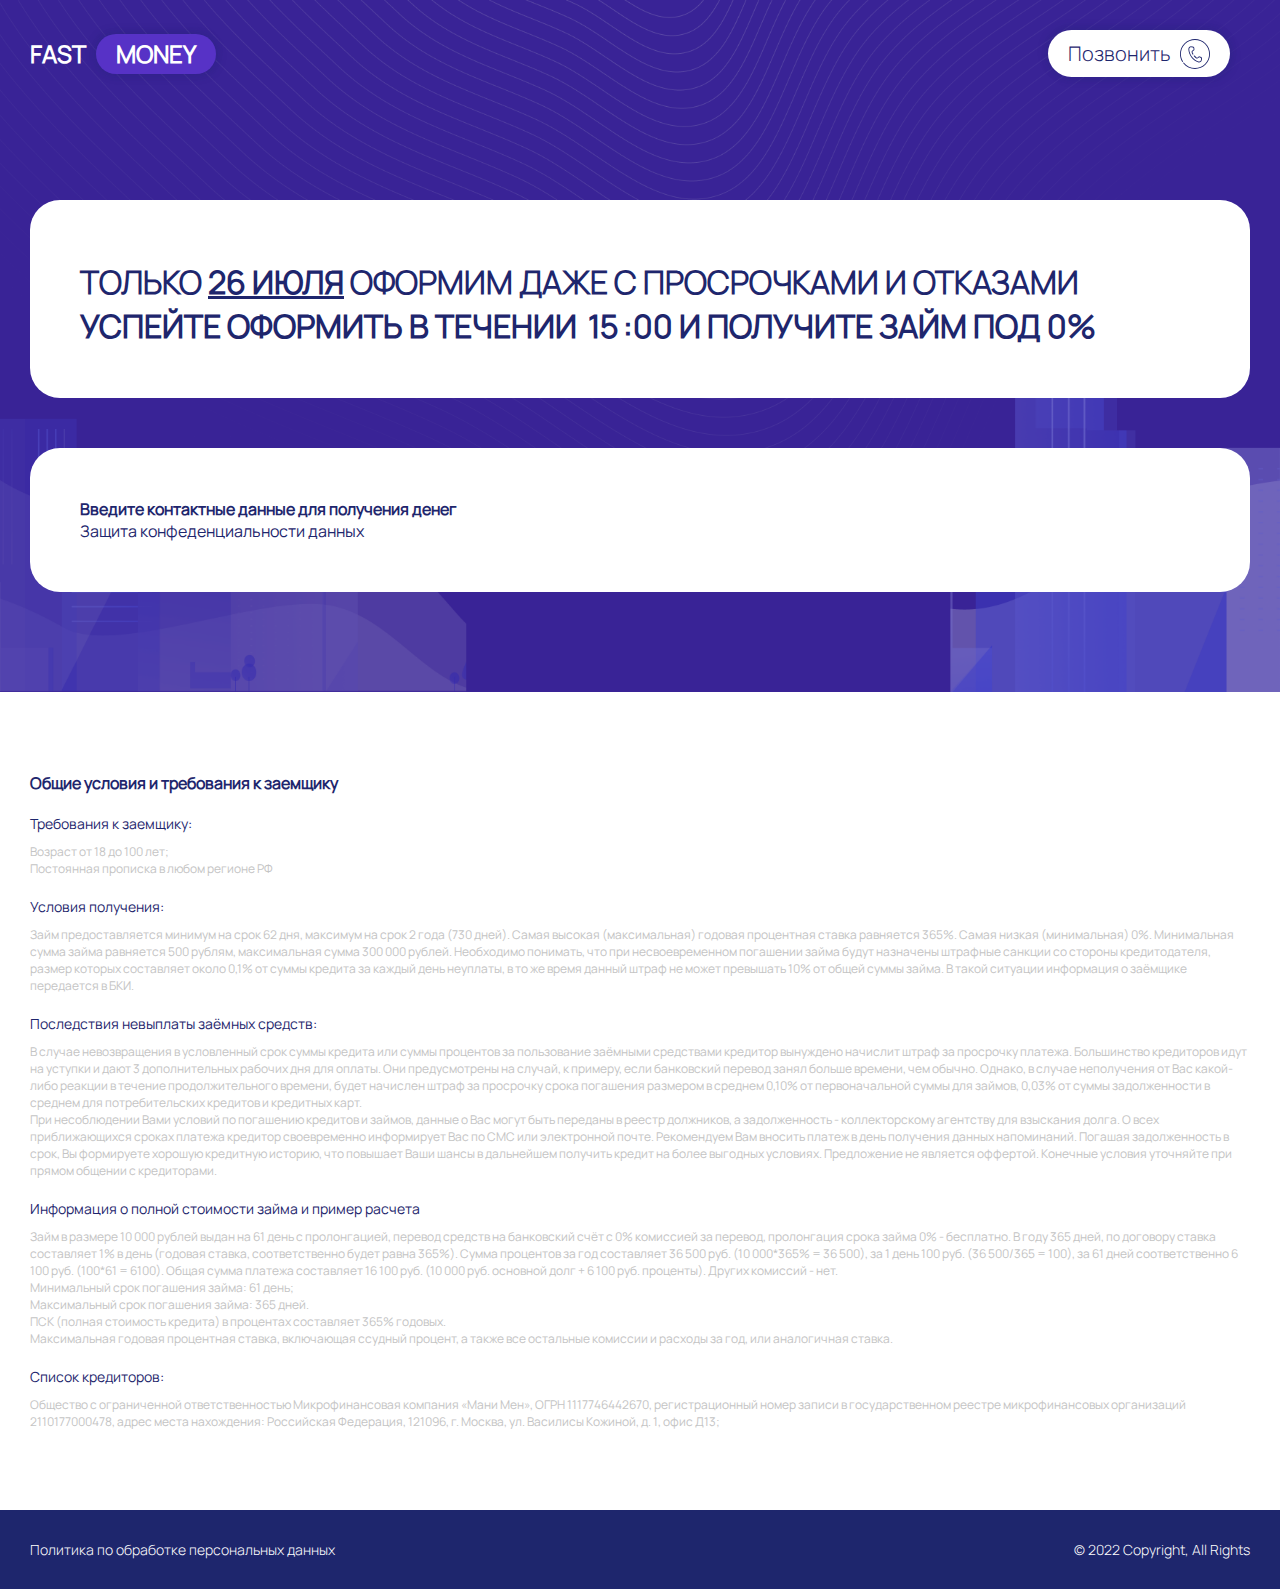
==== form/index.html @ 1d2d24b9 "Add files via upload" ====
<!DOCTYPE html>
<html lang="en">
<head>
    <meta charset="UTF-8">
    <meta http-equiv="X-UA-Compatible" content="IE=edge">
    <meta name="viewport" content="width=device-width, initial-scale=1.0">
    <title>Форма</title>
    <link rel="stylesheet" href="../css/style.css">
</head>
<body>
    
    <header class="header">
        <div class="container">
            <div class="header__wrapper">
                <div class="header__logo">
                    <h4>Fast <span>money</span></h4>
                </div>
                <div class="header__buttons">
                    <a href="#" class="phone">Позвонить</a>
                </div>
            </div>
        </div>
    </header>

    <section class="form">
        <div class="container">
            <div class="form__info">
                <h4>Только <div class="today"></div> оформим даже с просрочками и отказами</h4>
                <h5>Успейте оформить в течении <span class="timer"><span class="timer-min">15</span>:<span class="timer-sec">00</span></span> и получите займ под 0%</h5>
            </div>

            <form action="">
                <h6>Введите контактные данные для получения денег</h6>
                <span class="safe">Защита конфеденциальности данных</span>
            </form>
        </div>
    </section>

    <section class="info">
        <div class="container">
            <h6>Общие условия и требования к заемщику</h6>
            <span class="info-bold">Требования к заемщику:</span>
            <p>Возраст от 18 до 100 лет;</p>
            <p>Постоянная прописка в любом регионе РФ</p>
            <span class="info-bold">Условия получения:</span>
            <p>Займ предоставляется минимум на срок 62 дня, максимум на срок 2 года (730 дней). Самая высокая (максимальная) годовая процентная ставка равняется 365%. Самая низкая (минимальная) 0%. Минимальная сумма займа равняется 500 рублям, максимальная сумма 300 000 рублей. Необходимо понимать, что при несвоевременном погашении займа будут назначены штрафные санкции со стороны кредитодателя, размер которых составляет около 0,1% от суммы кредита за каждый день неуплаты, в то же время данный штраф не может превышать 10% от общей суммы займа. В такой ситуации информация о заёмщике передается в БКИ.</p>
            <span class="info-bold">Последствия невыплаты заёмных средств:</span>
            <p>В случае невозвращения в условленный срок суммы кредита или суммы процентов за пользование заёмными средствами кредитор вынуждено начислит штраф за просрочку платежа. Большинство кредиторов идут на уступки и дают 3 дополнительных рабочих дня для оплаты. Они предусмотрены на случай, к примеру, если банковский перевод занял больше времени, чем обычно. Однако, в случае неполучения от Вас какой-либо реакции в течение продолжительного времени, будет начислен штраф за просрочку срока погашения размером в среднем 0,10% от первоначальной суммы для займов, 0,03% от суммы задолженности в среднем для потребительских кредитов и кредитных карт.</p>
            <p>При несоблюдении Вами условий по погашению кредитов и займов, данные о Вас могут быть переданы в реестр должников, а задолженность - коллекторскому агентству для взыскания долга. О всех приближающихся сроках платежа кредитор своевременно информирует Вас по СМС или электронной почте. Рекомендуем Вам вносить платеж в день получения данных напоминаний. Погашая задолженность в срок, Вы формируете хорошую кредитную историю, что повышает Ваши шансы в дальнейшем получить кредит на более выгодных условиях. Предложение не является оффертой. Конечные условия уточняйте при прямом общении с кредиторами.</p>
            <span class="info-bold">Информация о полной стоимости займа и пример расчета</span>
            <p>Займ в размере 10 000 рублей выдан на 61 день с пролонгацией, перевод средств на банковский счёт с 0% комиссией за перевод, пролонгация срока займа 0% - бесплатно. В году 365 дней, по договору ставка составляет 1% в день (годовая ставка, соответственно будет равна 365%). Сумма процентов за год составляет 36 500 руб. (10 000*365% = 36 500), за 1 день 100 руб. (36 500/365 = 100), за 61 дней соответственно 6 100 руб. (100*61 = 6100). Общая сумма платежа составляет 16 100 руб. (10 000 руб. основной долг + 6 100 руб. проценты). Других комиссий - нет. <br>
                Минимальный срок погашения займа: 61 день; <br>
                Максимальный срок погашения займа: 365 дней. <br>
                ПСК (полная стоимость кредита) в процентах составляет 365% годовых. <br>
                Максимальная годовая процентная ставка, включающая ссудный процент, а также все остальные комиссии и расходы за год, или аналогичная ставка.
            </p>
            <span class="info-bold">Список кредиторов:</span>
            <p>Общество с ограниченной ответственностью Микрофинансовая компания «Мани Мен», ОГРН 1117746442670, регистрационный номер записи в государственном реестре микрофинансовых организаций 2110177000478, адрес места нахождения: Российская Федерация, 121096, г. Москва, ул. Василисы Кожиной, д. 1, офис Д13;</p>
        </div>
    </section>

    <section class="footer">
        <div class="container">
            <div class="footer__wrapper">
                <a href="#">Политика по обработке персональных данных</a>
                <span class="copyright">© 2022 Copyright, All Rights</span>
            </div>
        </div>
    </section>

    <script src="../js/form.js"></script>
</body>
</html>
---- css/style.css ----
* {
  padding: 0;
  margin: 0;
  font-size: 1em;
  box-sizing: border-box;
  scroll-behavior: smooth;
  font-family: 'Manrope-Regular', sans-serif;
  color: #1E266D;
}
li {
  list-style: none;
}
a {
  text-decoration: none;
}
@font-face {
  font-family: 'Manrope-Light';
  src: url(../fonts/Manrope-Light.ttf);
  font-display: swap;
}
@font-face {
  font-family: 'Manrope-Regular';
  src: url(../fonts/Manrope-Regular.ttf);
  font-display: swap;
}
@font-face {
  font-family: 'Manrope-Bold';
  src: url(../fonts/Manrope-Regular.ttf);
  font-display: swap;
}
.container {
  max-width: 100%;
  margin: 0px auto;
  padding: 0px 12%;
}
.main-btn {
  border: none;
  background: #5732C6;
  color: #fff;
  font-size: 1.25em;
  font-family: 'Manrope-Light', sans-serif;
  display: flex;
  align-items: center;
  justify-content: center;
  border-radius: 30px;
  padding: 10px 20px;
  cursor: pointer;
  transition: 0.5s;
  position: relative;
  max-width: 300px;
  margin: 0px auto;
}
.main-btn:before {
  content: '';
  height: 20px;
  width: 20px;
  background: url(../img/icons/buttonarrow.svg) no-repeat center;
  background-size: cover;
  position: absolute;
  top: 50%;
  transform: translateY(-50%);
  right: 20px;
  opacity: 0;
  transition: 0.5s all linear;
}
.main-btn:hover {
  padding: 10px 50px 10px 20px;
}
.main-btn:hover:before {
  opacity: 1;
}
h3 {
  font-size: 2.8em;
  font-family: 'Manrope-Bold', sans-serif;
  font-weight: 600;
}
h4 {
  font-size: 1.25em;
  margin-top: 10px;
  font-family: 'Manrope-Light', sans-serif;
}
span.bold {
  font-family: 'Manrope-Bold', sans-serif;
  font-weight: 600;
  color: #5732C6;
}
.header {
  position: absolute;
  top: 0;
  left: 0;
  right: 0;
  z-index: 100;
  transition: 0.5s;
}
.header__wrapper {
  display: flex;
  align-items: center;
  justify-content: space-between;
  padding: 30px 0px;
}
.header__logo {
  flex: 0 1 20%;
}
.header__logo h4 {
  font-family: 'Manrope-Bold', sans-serif;
  font-weight: 600;
  text-transform: uppercase;
  color: #fff;
  font-size: 1.5em;
  margin: 0;
  display: flex;
  align-items: center;
  flex-wrap: nowrap;
}
.header__logo h4 span {
  display: flex;
  align-items: center;
  justify-content: center;
  color: #fff;
  background: #5732C6;
  margin: 0;
  margin-left: 10px;
  height: 40px;
  width: 120px;
  border-radius: 30px;
  box-shadow: 2px 2px 10px rgba(30, 38, 109, 0.2), -2px -2px 10px rgba(30, 38, 109, 0.2);
  animation: logoAnimate 1s 0.5s linear forwards;
}
.header__nav {
  flex: 0 1 60%;
  display: flex;
  align-items: center;
  justify-content: space-around;
}
.header__nav a {
  color: #fff;
  font-size: 1.125em;
  font-family: 'Manrope-Light', sans-serif;
}
.header__buttons {
  display: flex;
  align-items: center;
  justify-content: flex-end;
  flex: 0 1 20%;
  margin-left: auto;
}
.header__buttons a.phone {
  background: #fff;
  font-size: 1.25em;
  font-family: 'Manrope-Light', sans-serif;
  border-radius: 30px;
  padding: 10px 60px 10px 20px;
  transition: 0.5s;
  margin-right: 20px;
  position: relative;
  box-shadow: 2px 2px 10px rgba(30, 38, 109, 0.2), -2px -2px 10px rgba(30, 38, 109, 0.2);
}
.header__buttons a.phone:before {
  content: '';
  width: 30px;
  height: 30px;
  background: url(../img/icons/phone.svg) no-repeat center;
  background-size: cover;
  position: absolute;
  top: 50%;
  right: 20px;
  transform: translateY(-50%);
}
.header__buttons a.phone:hover:before {
  animation: phoneAnimate 0.3s linear infinite;
}
@keyframes logoAnimate {
  0% {
    color: #fff;
    background: #5732C6;
  }
  50% {
    transform: scale(1, 0);
  }
  100% {
    color: #5732C6;
    background: #fff;
    transform: scale(1, 1);
  }
}
@keyframes phoneAnimate {
  0% {
    transform: translateY(-50%) rotate(10deg);
  }
  50% {
    transform: translateY(-50%) rotate(-10deg);
  }
  100% {
    transform: translateY(-50%) rotate(0deg);
  }
}
.header__scroll {
  background: #fff;
  box-shadow: 0px 4px 20px rgba(30, 38, 109, 0.2);
  position: fixed;
  top: 0px;
  transform: translateY(-100%);
  transition: 0.5s;
  animation: headerShow 0.5s linear forwards;
}
.header__scroll .header__wrapper {
  padding: 15px 0px;
}
.header__scroll .header__logo h4 {
  color: #1E266D;
}
.header__scroll .header__nav a {
  color: #1E266D;
}
.header__scroll .header__buttons {
  display: flex;
  align-items: center;
}
@keyframes headerShow {
  from {
    transform: translateY(-100%);
  }
  to {
    transform: translateY(0%);
  }
}
.main {
  background: url(../img/mainbg.png) no-repeat center;
  background-size: 101% 101%;
  overflow: hidden;
}
.main__wrapper {
  min-height: 820px;
  display: grid;
  grid-template-columns: 55% 45%;
  grid-template-rows: auto;
  align-items: center;
}
.main__text h1 {
  color: #fff;
  font-size: 3.2em;
  text-transform: uppercase;
  font-family: 'Manrope-Bold', sans-serif;
  font-weight: 600;
}
.main__text h2 {
  color: #fff;
  font-size: 2em;
  margin: 20px 0px;
}
.main__sale {
  display: flex;
  align-items: center;
  justify-content: space-between;
  max-width: 400px;
  background: #fff;
  border-radius: 30px;
  padding: 30px;
}
.main__sale span {
  display: block;
  text-align: center;
}
.main__sale span.timer {
  display: flex;
  align-items: center;
  justify-content: center;
  font-size: 3em;
}
.main__sale span.timer-min,
.main__sale span.timer-sec {
  font-family: 'Manrope-Bold', sans-serif;
  font-weight: 600;
  width: 50px;
}
.main__sale-button {
  min-height: 100%;
}
.main__sale-button .main-btn {
  padding: 30px;
}
.main__sale-button .main-btn:before {
  display: none;
}
.main__img {
  position: relative;
  min-height: 100%;
}
.main__img img {
  position: absolute;
  left: 50%;
  top: 50%;
  transform: translateX(-50%) translateY(-50%);
  width: 700px;
}
.steps {
  padding: 200px 0px 100px 0px;
  text-align: center;
}
.steps__wrapper {
  margin-top: 100px;
  display: grid;
  grid-template-columns: repeat(3, 1fr);
  grid-template-rows: auto;
  grid-gap: 50px;
}
.steps .step {
  transition: 0.5s all linear;
  opacity: 0;
  transform: translateY(50px);
}
.steps .step-img {
  display: inline-block;
  border-radius: 50%;
  padding: 50px;
  margin-bottom: 30px;
  box-shadow: 4px 4px 20px rgba(30, 38, 109, 0.2), -4px -4px 20px rgba(30, 38, 109, 0.2);
}
.steps .step-img img {
  width: 128px;
  display: block;
  margin: 0px auto;
}
.steps .step-text span {
  display: block;
  text-align: center;
}
.steps .step-text span.head {
  font-size: 1.75em;
  text-transform: uppercase;
  font-family: 'Manrope-Bold', sans-serif;
  font-weight: 600;
}
.steps .step-text span.small {
  font-family: 'Manrope-Light', sans-serif;
  margin-top: 10px;
}
.steps .step-aminate {
  opacity: 1;
  transform: translateY(0px);
}
.steps__btn {
  padding: 50px 0px;
}
.steps__btn .main-btn {
  max-width: 300px;
  margin: 0px auto;
}
.feedback {
  overflow: hidden;
}
.feedback__top {
  min-height: 500px;
  background: url(../img/worldbg.png) no-repeat top center;
  background-size: 900px;
  display: flex;
  align-items: center;
  justify-content: center;
  position: relative;
}
.feedback__top h3 {
  font-size: 2.7em;
  max-width: 450px;
  text-align: center;
  text-transform: uppercase;
  font-family: 'Manrope-Bold', sans-serif;
  font-weight: 600;
  position: relative;
  top: 60px;
}
.feedback__top h3 span {
  color: #5732C6;
}
.feedback__top h3 span.person {
  display: inline-block;
  min-width: 60px;
}
.feedback__bottom {
  background: url(../img/feedbackbg.png) no-repeat top center;
  background-size: cover;
  padding-bottom: 100px;
}
.feedback__bottom h3 {
  color: #fff;
  margin: 50px 0px 30px 0px;
  font-size: 2em;
  text-align: center;
  text-transform: uppercase;
}
.feedback__bottom button.main-btn {
  background: #fff;
  color: #4E01CE;
  margin: 0px auto;
  padding: 15px 70px;
}
.feedback__slider {
  max-width: 600px;
  margin: 0px auto;
}
.feedback__slide {
  position: relative;
  top: -50px;
  background: #4E01CE;
  padding: 70px 100px 50px 100px;
  border-radius: 30px;
  min-height: 280px;
}
.feedback__slide img {
  width: 100px;
  display: block;
  border-radius: 50%;
  border: 10px solid #4E01CE;
  position: absolute;
  left: 50%;
  top: 0;
  transform: translateX(-50%) translateY(-50%);
}
.feedback__slide span {
  color: #fff;
  display: block;
}
.feedback__slide span.name {
  margin-top: 20px;
  text-transform: uppercase;
  text-align: center;
  font-size: 1.125em;
  font-family: 'Manrope-Bold', sans-serif;
  font-weight: 600;
  position: absolute;
  bottom: 50px;
  left: 50%;
  transform: translateX(-50%);
}
.tariff {
  padding: 100px 0px;
  overflow: hidden;
}
.tariff h3 {
  text-align: center;
  max-width: 60%;
  margin: 0px auto;
}
.tariff h4 {
  text-align: center;
}
.tariff__wrapper {
  display: flex;
  align-items: center;
  justify-content: space-between;
  margin-top: 50px;
}
.tariff__item {
  padding: 50px;
  border-radius: 30px;
  box-shadow: 4px 4px 20px rgba(30, 38, 109, 0.2), -4px -4px 20px rgba(30, 38, 109, 0.2);
  text-align: center;
}
.tariff__item h5 {
  text-transform: uppercase;
  font-size: 1.75em;
  font-family: 'Manrope-Bold', sans-serif;
  font-weight: 600;
}
.tariff__item span.price {
  font-size: 2.5em;
  margin: 20px 0px;
  font-family: 'Manrope-Light', sans-serif;
  display: block;
}
.tariff__item ul li {
  margin-bottom: 10px;
}
.tariff__item ul li:last-child {
  margin-bottom: 30px;
}
.tariff__item button.main-btn {
  margin: 0px auto;
}
.tariff__item-center {
  padding: 70px 50px;
  position: relative;
  transition: 0.5s all linear;
  opacity: 0;
  transform: translateY(50px);
}
.tariff__item-center .tape {
  position: absolute;
  font-size: 10px;
  color: #fff;
  text-transform: uppercase;
  font-family: 'Manrope-Bold', sans-serif;
  font-weight: 600;
  top: 25px;
  right: 10px;
  transform: rotate(90deg);
}
.tariff__item-center:before {
  content: '';
  width: 30px;
  height: 70px;
  background: url(../img/icons/tape.svg) no-repeat top center;
  background-size: cover;
  position: absolute;
  top: 0;
  right: 20px;
}
.tariff__item-show {
  opacity: 1;
  transform: translateY(0px);
}
.faq {
  padding: 100px 0px 70px 0px;
}
.faq h3 {
  text-align: center;
  margin-bottom: 50px;
}
.faq__item {
  border-radius: 30px;
  box-shadow: 4px 4px 20px rgba(30, 38, 109, 0.2), -4px -4px 20px rgba(30, 38, 109, 0.2);
}
.faq__question {
  padding: 30px 50px;
  font-size: 1.5em;
  cursor: pointer;
  position: relative;
  margin-top: 30px;
  transition: 0.5s all linear;
}
.faq__close {
  width: 40px;
  height: 40px;
  border-radius: 50%;
  background: #1E266D;
  position: absolute;
  right: 50px;
  top: 50%;
  transform: translateY(-50%) rotate(45deg);
  display: flex;
  flex-direction: column;
  align-items: center;
  justify-content: space-evenly;
  transition: 0.5s all linear;
}
.faq__close span {
  width: 30px;
  height: 2px;
  border-radius: 5px;
  background: #fff;
}
.faq__close span:nth-child(1) {
  transform: translateY(7px) rotate(-45deg);
}
.faq__close span:nth-child(2) {
  transform: translateY(-7px) rotate(45deg);
}
.faq__close-show {
  transform: translateY(-50%) rotate(90deg);
}
.faq__answer {
  font-size: 1em;
  padding: 0px 50px;
  visibility: hidden;
  transition: 0.5s;
  transform: scaleY(1);
  height: 0;
  opacity: 0;
}
.faq__answer-show {
  padding: 0px 50px 30px 50px;
  height: 100%;
  transform: none;
  visibility: visible;
  opacity: 1;
}
.info {
  padding-bottom: 80px;
}
.info span.info-bold {
  display: block;
  font-size: 14px;
  margin: 20px 0px 10px 0px;
}
.info p {
  font-size: 12px;
  color: #c4c4c4;
}
.footer {
  background: #1E266D;
  padding: 30px 0px;
}
.footer__wrapper {
  display: flex;
  align-items: center;
  justify-content: space-between;
}
.footer__wrapper a {
  color: #fff;
  font-size: 14px;
  font-family: 'Manrope-Light', sans-serif;
}
.footer__wrapper span.copyright {
  font-size: 14px;
  color: #fff;
  font-family: 'Manrope-Light', sans-serif;
}
.swiper {
  max-width: 500px;
  overflow: visible;
  position: relative;
}
.swiper-prev,
.swiper-next {
  height: 40px;
  width: 40px;
  border-radius: 10px;
  background: #fff url(../img/icons/arrow.svg) no-repeat center;
  background-size: 20px 20px;
  position: absolute;
  top: calc(50% - 50px);
  transform: translateY(-50%);
  z-index: 100;
  cursor: pointer;
}
.swiper-prev {
  left: 20px;
  transform: translateY(-50%) rotate(180deg);
}
.swiper-next {
  right: 20px;
}
.form {
  padding: 200px 0px 100px 0px;
  margin-bottom: 80px;
  background: url(../img/feedbackbg.png) no-repeat center;
  background-size: cover;
}
.form__info {
  padding: 50px;
  border-radius: 30px;
  background: #fff;
  margin-bottom: 50px;
}
.form__info h4 {
  font-size: 2em;
  text-transform: uppercase;
}
.form__info h4 .today {
  display: inline-block;
  font-family: 'Manrope-Bold', sans-serif;
  font-weight: 600;
  text-decoration: underline;
}
.form__info h5 {
  font-size: 2em;
  text-transform: uppercase;
}
.form__info h5 .timer-min,
.form__info h5 .timer-sec {
  display: inline-block;
  min-width: 40px;
  text-align: center;
  margin: 0px auto;
}
.form form {
  padding: 50px;
  border-radius: 30px;
  background: #fff;
}
@media (max-width: 1440px) {
  .container {
    padding: 0px 30px;
  }
}
@media (max-width: 1150px) {
  .container {
    padding: 0px 20px;
  }
  .main-btn {
    border: none;
    background: #5732C6;
    color: #fff;
    font-size: 1.25em;
    font-family: 'Manrope-Light', sans-serif;
    display: flex;
    align-items: center;
    justify-content: center;
    border-radius: 30px;
    padding: 10px 20px;
    cursor: pointer;
    transition: 0.5s;
  }
  h3 {
    font-size: 2.8em;
    font-family: 'Manrope-Bold', sans-serif;
    font-weight: 600;
  }
  h4 {
    font-size: 1.25em;
    margin-top: 10px;
    font-family: 'Manrope-Light', sans-serif;
  }
  span.bold {
    font-family: 'Manrope-Bold', sans-serif;
    font-weight: 600;
    color: #5732C6;
  }
  .header__logo h4 {
    font-size: 1.2em;
  }
  .header__nav {
    flex: 0 0 40%;
  }
  .header__nav a {
    font-size: 0.875em;
  }
  .header__buttons a.phone {
    font-size: 0em;
    border-radius: 50%;
    padding: 20px;
  }
  .header__buttons a.phone:before {
    width: 20px;
    height: 20px;
    right: 50%;
    transform: translateY(-50%) translateX(50%);
  }
  @keyframes phoneAnimate {
    0% {
      transform: translateX(50%) translateY(-50%) rotate(10deg);
    }
    50% {
      transform: translateX(50%) translateY(-50%) rotate(-10deg);
    }
    100% {
      transform: translateX(50%) translateY(-50%) rotate(0deg);
    }
  }
  .main__wrapper {
    min-height: 820px;
    grid-template-columns: 60% 40%;
  }
  .main__text h1 {
    font-size: 2.5em;
  }
  .main__text h2 {
    font-size: 1.5em;
  }
  .main__sale {
    max-width: 320px;
    background: #fff;
    border-radius: 30px;
    padding: 30px;
  }
  .main__sale span.timer {
    font-size: 2em;
  }
  .main__sale span.timer-min,
  .main__sale span.timer-sec {
    width: 40px;
  }
  .main__sale-button .main-btn {
    padding: 30px 15px;
  }
  .main__img img {
    left: 60%;
    transform: translateX(-50%) translateY(-50%);
    width: 500px;
  }
  .steps {
    padding: 100px 0px;
  }
  .steps .step-img img {
    width: 100px;
  }
  .steps .step-text span.head {
    font-size: 1.25em;
  }
  .tariff__wrapper {
    display: grid;
    grid-template-columns: repeat(2, 1fr);
    grid-template-rows: auto;
    grid-gap: 30px;
  }
  .tariff__item {
    padding: 70px 30px;
  }
  .tariff__item-center {
    grid-column-start: span 2;
    max-width: 50%;
    margin: 0px auto;
  }
  .tariff__item:first-child,
  .tariff__item:last-child {
    grid-row-start: 2;
  }
}
@media (max-width: 780px) {
  .container {
    padding: 0px 15px;
  }
  .main-btn {
    border: none;
    background: #5732C6;
    color: #fff;
    font-size: 1em;
    font-family: 'Manrope-Light', sans-serif;
    display: flex;
    align-items: center;
    justify-content: center;
    border-radius: 30px;
    padding: 10px 20px;
    cursor: pointer;
    transition: 0.5s;
  }
  h3 {
    font-size: 28px;
  }
  h4 {
    font-size: 14px;
  }
  .header__logo {
    flex: 0 1 70%;
  }
  .header__logo h4 {
    font-size: 1em;
  }
  .header__logo h4 span {
    height: 30px;
    width: 80px;
    margin-left: 5px;
  }
  .header__nav {
    display: none;
  }
  .header__buttons {
    flex: 0 1 30%;
    justify-content: flex-end;
  }
  .header__buttons a.phone {
    padding: 0;
    height: 40px;
    width: 40px;
    display: flex;
    margin-right: 5px;
  }
  .header__buttons a.phone:before {
    width: 30px;
    height: 30px;
    right: 50%;
    transform: translateY(-50%) translateX(50%);
  }
  .header__buttons .main-btn {
    height: 40px;
  }
  @keyframes phoneAnimate {
    0% {
      transform: translateX(50%) translateY(-50%) rotate(10deg);
    }
    50% {
      transform: translateX(50%) translateY(-50%) rotate(-10deg);
    }
    100% {
      transform: translateX(50%) translateY(-50%) rotate(0deg);
    }
  }
  .main {
    background: url(../img/mainbg.png) no-repeat center;
    background-size: cover;
    overflow: hidden;
  }
  .main__wrapper {
    min-height: 700px;
    display: flex;
  }
  .main__text h1 {
    font-size: 1.875em;
  }
  .main__text h2 {
    font-size: 1em;
  }
  .main__sale {
    min-width: 100%;
  }
  .main__sale span.timer {
    font-size: 2em;
  }
  .main__sale span.timer-min,
  .main__sale span.timer-sec {
    width: 40px;
  }
  .main__sale-button {
    min-height: 100%;
  }
  .main__sale-button .main-btn {
    padding: 30px;
    margin-left: auto;
  }
  .main__img {
    display: none;
  }
  .steps {
    padding: 80px 0px;
  }
  .steps__wrapper {
    margin-top: 50px;
    display: grid;
    grid-template-columns: 1fr;
    grid-gap: 30px;
  }
  .steps .step-img {
    border-radius: 50%;
    padding: 50px;
  }
  .steps .step-img img {
    width: 80px;
  }
  .steps .step-text span.head {
    font-size: 1.5em;
  }
  .feedback__top {
    min-height: 350px;
    background-size: 600px;
  }
  .feedback__top h3 {
    font-size: 1.7em;
    max-width: 250px;
    top: 20px;
  }
  .feedback__bottom {
    padding-bottom: 80px;
  }
  .feedback__bottom h3 {
    margin: 30px 0px 20px 0px;
    font-size: 1.25em;
  }
  .feedback__slider {
    max-width: 100%;
  }
  .feedback__slide {
    top: -40px;
    background: #4E01CE;
    padding: 70px 30px 50px 30px;
    border-radius: 30px;
  }
  .tariff {
    padding: 80px 0px;
  }
  .tariff h3 {
    max-width: none;
  }
  .tariff__wrapper {
    display: grid;
    grid-template-columns: 1fr;
    grid-template-rows: auto;
    grid-gap: 30px;
  }
  .tariff__item {
    padding: 50px 30px;
    transform: translateX(90%) translateY(10%) rotate(45deg);
    opacity: 0;
    transition: 0.5s;
  }
  .tariff__item h5 {
    font-size: 1.25em;
  }
  .tariff__item span.price {
    font-size: 2em;
  }
  .tariff__item-center {
    padding: 50px 30px;
    grid-column-start: 1;
    grid-row-start: 1;
    min-width: 100%;
  }
  .tariff__item:first-child {
    grid-row-start: 2;
  }
  .tariff__item:last-child {
    grid-row-start: 3;
  }
  .tariff__item-show {
    opacity: 1;
    transform: translateX(0) translateY(0) rotate(0);
  }
  .faq {
    padding: 0px 0px 80px 0px;
  }
  .faq h3 {
    text-align: center;
    margin-bottom: 50px;
  }
  .faq__question {
    padding: 20px 60px 20px 30px;
    font-size: 1em;
  }
  .faq__close {
    width: 30px;
    height: 30px;
    right: 20px;
  }
  .faq__close span {
    width: 10px;
  }
  .faq__close span:nth-child(1) {
    transform: translateY(5px) rotate(-45deg);
  }
  .faq__close span:nth-child(2) {
    transform: translateY(-5px) rotate(45deg);
  }
  .faq__answer {
    font-size: 0.875em;
    padding: 0px 30px;
  }
  .faq__answer-show {
    padding: 0px 30px 30px 30px;
  }
  .footer__wrapper {
    flex-direction: column;
  }
  .footer__wrapper a {
    display: block;
    margin-bottom: 10px;
  }
  .swiper-prev,
  .swiper-next {
    top: 180px;
    transform: translateY(-50%);
    z-index: 100;
    cursor: pointer;
  }
  .swiper-prev {
    left: 20px;
    transform: translateY(-50%) rotate(180deg);
  }
  .swiper-next {
    right: 20px;
  }
}
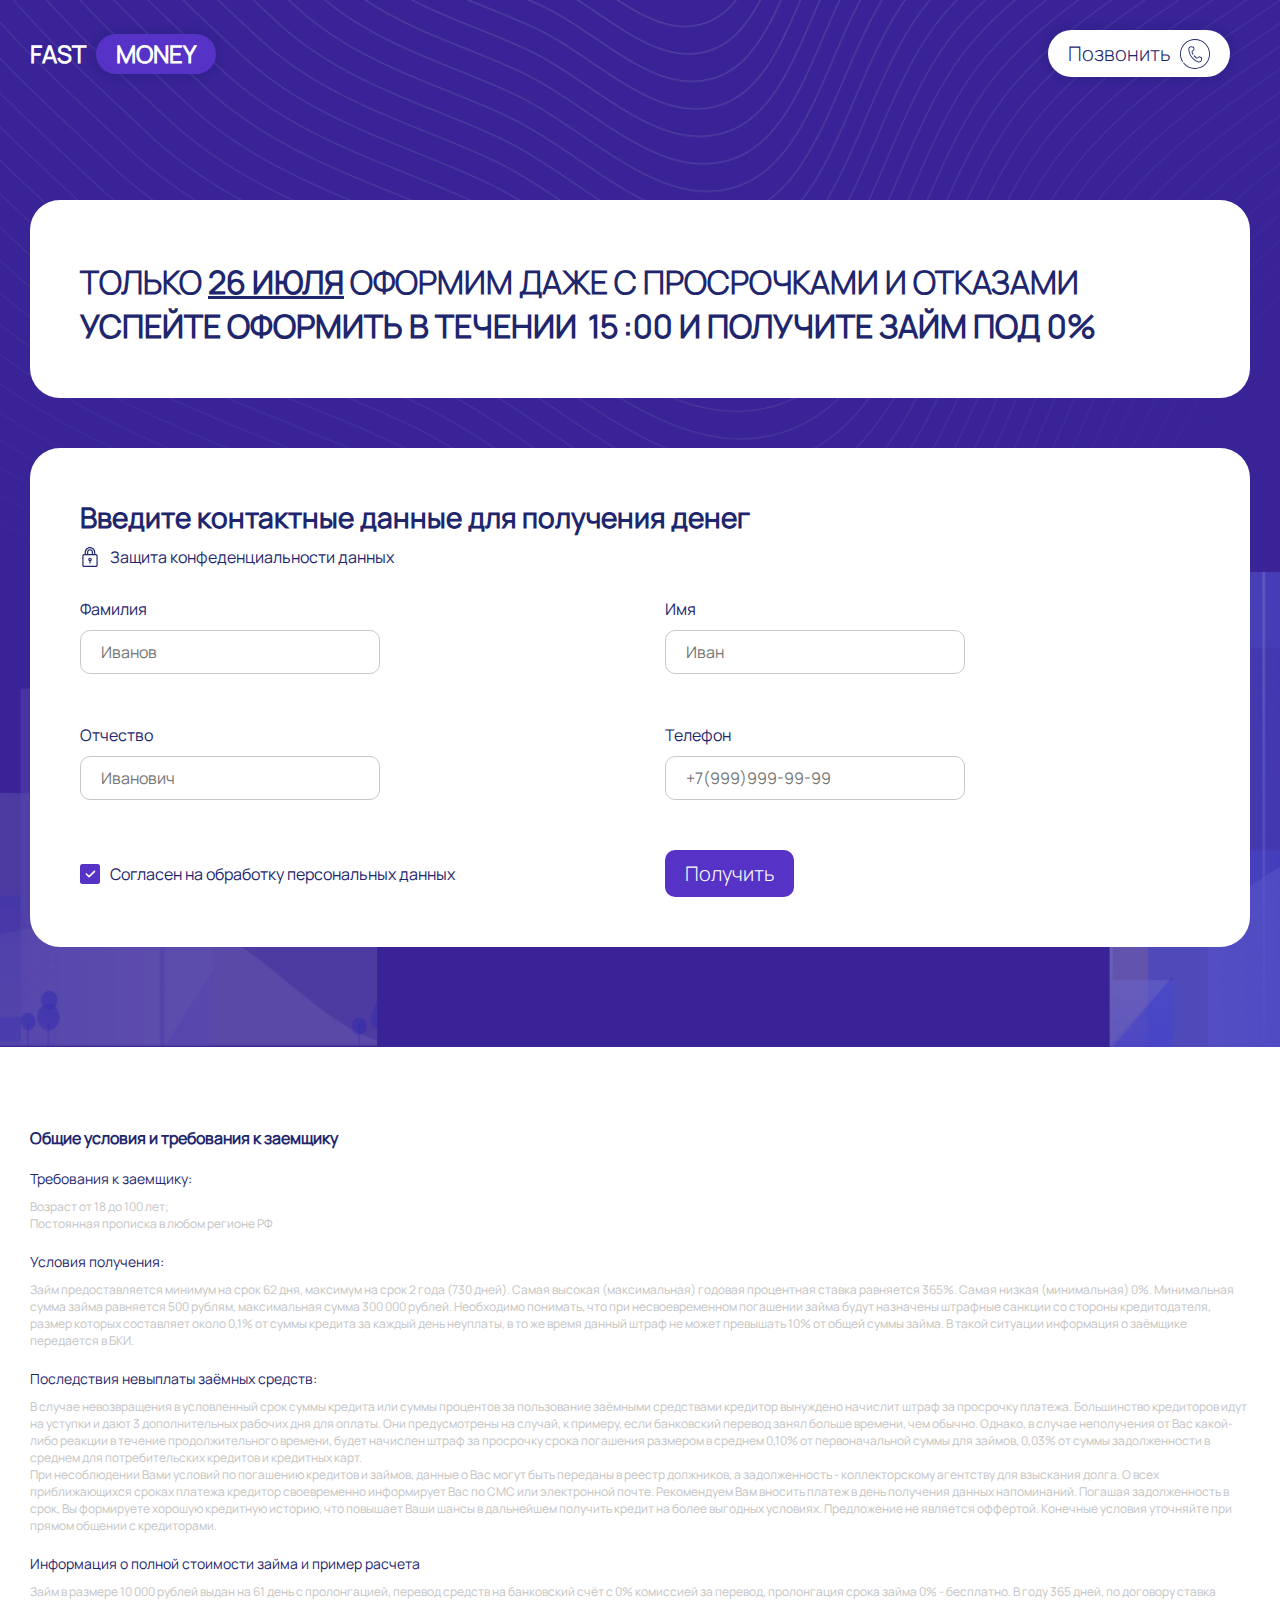
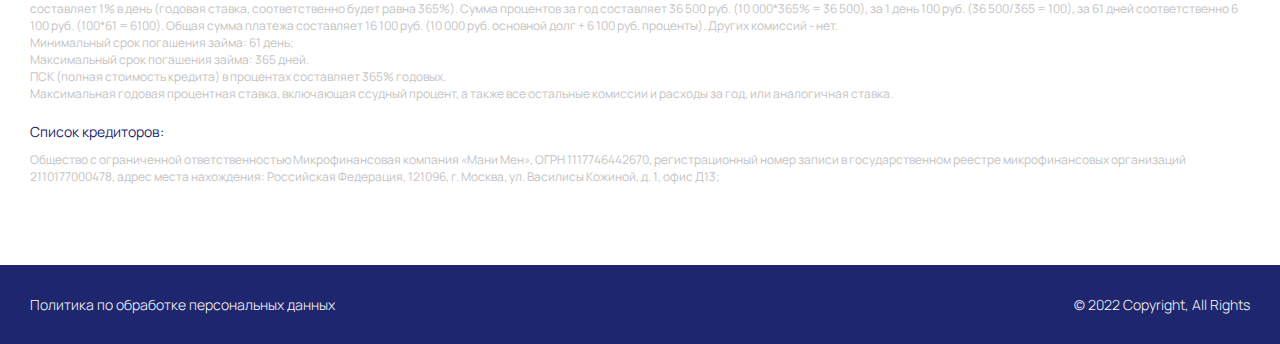
==== commit 13390d7c: "Add files via upload" ====
--- a/form/index.html
+++ b/form/index.html
@@ -32,6 +32,30 @@
             <form action="">
                 <h6>Введите контактные данные для получения денег</h6>
                 <span class="safe">Защита конфеденциальности данных</span>
+                <div class="form__wrapper">
+                    <div class="form__item">
+                        <label for="subname">Фамилия</label>
+                        <input type="text" id="subname" class="name" placeholder="Иванов" required>
+                    </div>
+                    <div class="form__item">
+                        <label for="name">Имя</label>
+                        <input type="text" id="name" class="name" placeholder="Иван" required>
+                    </div>
+                    <div class="form__item">
+                        <label for="thirdname">Отчество</label>
+                        <input type="text" id="thirdname" class="name" placeholder="Иванович" required>
+                    </div>
+                    <div class="form__item">
+                        <label for="phone">Телефон</label>
+                        <input type="tel" id="phone" class="phone" placeholder="+7(999)999-99-99" required>
+                    </div>
+                    <div class="form__item">
+                        <span class="police">Согласен на <a href="#">обработку персональных данных</a></span>
+                    </div>
+                    <div class="form__item">
+                        <button type="submit" class="main-btn">Получить</button>
+                    </div>
+                    </div>
             </form>
         </div>
     </section>
--- a/css/style.css
+++ b/css/style.css
@@ -531,7 +531,8 @@
   width: 40px;
   height: 40px;
   border-radius: 50%;
-  background: #1E266D;
+  background: #1E266D url(../img/icons/faq.svg) no-repeat center;
+  background-size: 20px 20px;
   position: absolute;
   right: 50px;
   top: 50%;
@@ -541,18 +542,6 @@
   align-items: center;
   justify-content: space-evenly;
   transition: 0.5s all linear;
-}
-.faq__close span {
-  width: 30px;
-  height: 2px;
-  border-radius: 5px;
-  background: #fff;
-}
-.faq__close span:nth-child(1) {
-  transform: translateY(7px) rotate(-45deg);
-}
-.faq__close span:nth-child(2) {
-  transform: translateY(-7px) rotate(45deg);
 }
 .faq__close-show {
   transform: translateY(-50%) rotate(90deg);
@@ -666,6 +655,72 @@
   padding: 50px;
   border-radius: 30px;
   background: #fff;
+}
+.form form h6 {
+  font-family: 'Manrope-Bold', sans-serif;
+  font-weight: 600;
+  font-size: 1.75em;
+  margin-bottom: 10px;
+}
+.form form span.safe {
+  display: block;
+  position: relative;
+  left: 30px;
+}
+.form form span.safe:before {
+  content: '';
+  width: 20px;
+  height: 20px;
+  background: url(../img/icons/safe.svg) no-repeat center;
+  background-size: cover;
+  position: absolute;
+  top: 50%;
+  left: -30px;
+  transform: translateY(-50%);
+}
+.form__wrapper {
+  margin-top: 30px;
+  display: grid;
+  grid-template-columns: repeat(2, 1fr);
+  grid-gap: 50px;
+  align-items: center;
+}
+.form__item label {
+  display: block;
+  margin-bottom: 10px;
+}
+.form__item input {
+  border-radius: 10px;
+  border: 1px solid #c8c8c8;
+  outline: none;
+  padding: 10px 20px;
+  min-width: 300px;
+  transition: 0.5s linear;
+}
+.form__item input:focus {
+  border: 1px solid #1E266D;
+}
+.form__item .main-btn {
+  border-radius: 10px;
+  margin: 0;
+  margin-right: auto;
+}
+.form__item .police {
+  display: block;
+  position: relative;
+  left: 30px;
+}
+.form__item .police:before {
+  content: '';
+  width: 20px;
+  height: 20px;
+  background: url(../img/icons/formok.svg) no-repeat center;
+  background-size: cover;
+  position: absolute;
+  top: 50%;
+  left: -30px;
+  transform: translateY(-50%);
+  cursor: pointer;
 }
 @media (max-width: 1440px) {
   .container {
@@ -998,15 +1053,7 @@
     width: 30px;
     height: 30px;
     right: 20px;
-  }
-  .faq__close span {
-    width: 10px;
-  }
-  .faq__close span:nth-child(1) {
-    transform: translateY(5px) rotate(-45deg);
-  }
-  .faq__close span:nth-child(2) {
-    transform: translateY(-5px) rotate(45deg);
+    background-size: 10px;
   }
   .faq__answer {
     font-size: 0.875em;
@@ -1036,4 +1083,47 @@
   .swiper-next {
     right: 20px;
   }
-}
+  .form {
+    padding: 100px 0px 50px 0px;
+    margin-bottom: 50px;
+  }
+  .form__info {
+    padding: 30px;
+  }
+  .form__info h4 {
+    font-size: 1.2em;
+    margin-bottom: 10px;
+  }
+  .form__info h5 {
+    font-size: 1.2em;
+  }
+  .form__info h5 .timer-min,
+  .form__info h5 .timer-sec {
+    min-width: 30px;
+  }
+  .form form {
+    padding: 30px;
+  }
+  .form form h6 {
+    font-size: 1.25em;
+    text-align: center;
+    margin-bottom: 30px;
+  }
+  .form__wrapper {
+    grid-template-columns: 1fr;
+    grid-gap: 30px;
+  }
+  .form__item input {
+    min-width: 100%;
+  }
+  .form__item .main-btn {
+    margin: 0px auto;
+  }
+  .form__item .police {
+    font-size: 12px;
+    margin-right: 30px;
+  }
+  .form__item .police a {
+    text-decoration: underline;
+  }
+}
